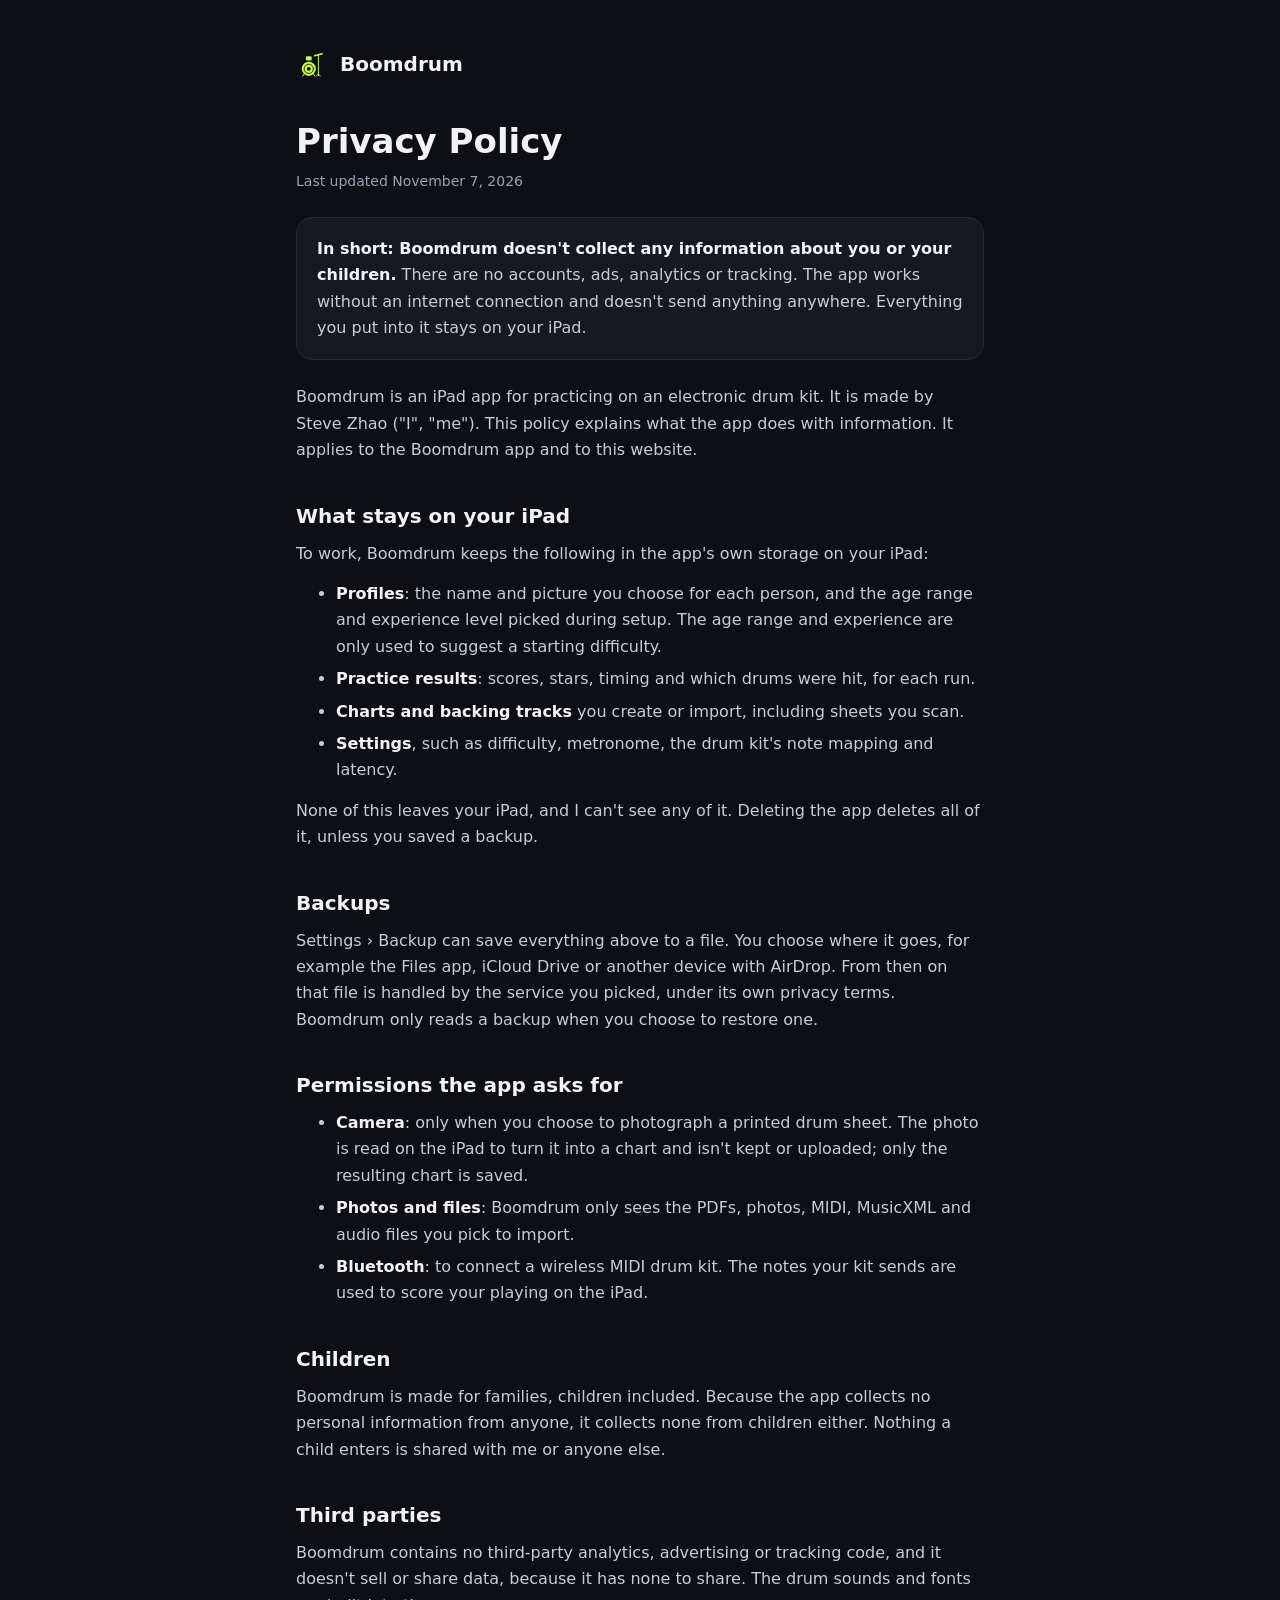
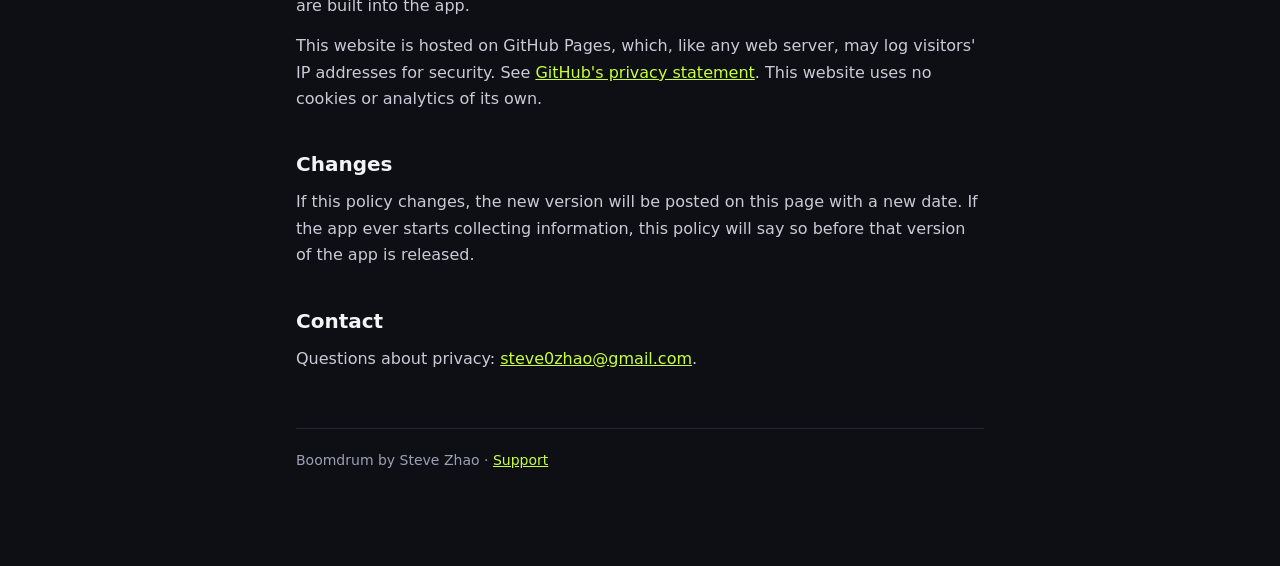
==== privacy.html @ bb125849 "Support and privacy pages for Boomdrum Co-Authored-By: Claude Opus 5.5 <noreply@anthropic.com>" ====
<!doctype html>
<html lang="en">
<head>
<meta charset="utf-8">
<meta name="viewport" content="width=device-width, initial-scale=1">
<title>Boomdrum Privacy Policy</title>
<meta name="description" content="Boomdrum collects no personal information. Everything stays on your iPad.">
<link rel="icon" href="favicon.svg" type="image/svg+xml">
<link rel="stylesheet" href="style.css">
</head>
<body>
<main>
<header>
<a href="./"><img src="favicon.svg" width="32" height="32" alt="">Boomdrum</a>
</header>

<h1>Privacy Policy</h1>
<p class="updated">Last updated November 7, 2026</p>

<div class="summary">
<p><strong>In short: Boomdrum doesn't collect any information about you or your children.</strong> There are no accounts,
ads, analytics or tracking. The app works without an internet connection and doesn't send anything anywhere.
Everything you put into it stays on your iPad.</p>
</div>

<p>Boomdrum is an iPad app for practicing on an electronic drum kit. It is made by Steve Zhao ("I", "me"). This policy
explains what the app does with information. It applies to the Boomdrum app and to this website.</p>

<h2>What stays on your iPad</h2>
<p>To work, Boomdrum keeps the following in the app's own storage on your iPad:</p>
<ul>
<li><strong>Profiles</strong>: the name and picture you choose for each person, and the age range and experience level picked
during setup. The age range and experience are only used to suggest a starting difficulty.</li>
<li><strong>Practice results</strong>: scores, stars, timing and which drums were hit, for each run.</li>
<li><strong>Charts and backing tracks</strong> you create or import, including sheets you scan.</li>
<li><strong>Settings</strong>, such as difficulty, metronome, the drum kit's note mapping and latency.</li>
</ul>
<p>None of this leaves your iPad, and I can't see any of it. Deleting the app deletes all of it, unless you saved a backup.</p>

<h2>Backups</h2>
<p>Settings › Backup can save everything above to a file. You choose where it goes, for example the Files app, iCloud
Drive or another device with AirDrop. From then on that file is handled by the service you picked, under its own
privacy terms. Boomdrum only reads a backup when you choose to restore one.</p>

<h2>Permissions the app asks for</h2>
<ul>
<li><strong>Camera</strong>: only when you choose to photograph a printed drum sheet. The photo is read on the iPad to turn it
into a chart and isn't kept or uploaded; only the resulting chart is saved.</li>
<li><strong>Photos and files</strong>: Boomdrum only sees the PDFs, photos, MIDI, MusicXML and audio files you pick to import.</li>
<li><strong>Bluetooth</strong>: to connect a wireless MIDI drum kit. The notes your kit sends are used to score your playing on
the iPad.</li>
</ul>

<h2>Children</h2>
<p>Boomdrum is made for families, children included. Because the app collects no personal information from anyone, it
collects none from children either. Nothing a child enters is shared with me or anyone else.</p>

<h2>Third parties</h2>
<p>Boomdrum contains no third-party analytics, advertising or tracking code, and it doesn't sell or share data,
because it has none to share. The drum sounds and fonts are built into the app.</p>
<p>This website is hosted on GitHub Pages, which, like any web server, may log visitors' IP addresses for security.
See <a href="https://docs.github.com/en/site-policy/privacy-policies/github-general-privacy-statement">GitHub's privacy statement</a>.
This website uses no cookies or analytics of its own.</p>

<h2>Changes</h2>
<p>If this policy changes, the new version will be posted on this page with a new date. If the app ever starts
collecting information, this policy will say so before that version of the app is released.</p>

<h2>Contact</h2>
<p>Questions about privacy: <a href="mailto:steve0zhao@gmail.com">steve0zhao@gmail.com</a>.</p>

<footer>
<p>Boomdrum by Steve Zhao · <a href="./">Support</a></p>
</footer>
</main>
</body>
</html>
---- style.css ----
:root {
  --bg: #0e0f14;
  --panel: #171922;
  --border: #242836;
  --text: #f2f3f7;
  --text-2: #c9ccd6;
  --muted: #9ba1b4;
  --accent: #c8ff3d;
  color-scheme: dark;
}

* {
  box-sizing: border-box;
}

body {
  margin: 0;
  background: var(--bg);
  color: var(--text-2);
  font: 16px/1.65 system-ui, -apple-system, "Segoe UI", sans-serif;
}

main {
  max-width: 720px;
  margin: 0 auto;
  padding: 48px 16px 80px;
}

header {
  display: flex;
  align-items: center;
  gap: 12px;
  margin-bottom: 40px;
}

header a {
  display: flex;
  align-items: center;
  gap: 12px;
  color: var(--text);
  font-size: 20px;
  font-weight: 700;
  text-decoration: none;
}

h1 {
  margin: 0 0 8px;
  color: var(--text);
  font-size: 34px;
  line-height: 1.2;
}

h2 {
  margin: 36px 0 8px;
  color: var(--text);
  font-size: 20px;
}

p,
ul {
  margin: 0 0 14px;
}

li {
  margin-bottom: 6px;
}

a {
  color: var(--accent);
}

strong {
  color: var(--text);
}

.updated {
  color: var(--muted);
  font-size: 14px;
}

.summary {
  margin: 24px 0;
  padding: 18px 20px;
  border: 1px solid var(--border);
  border-radius: 16px;
  background: var(--panel);
}

.summary p:last-child {
  margin-bottom: 0;
}

footer {
  margin-top: 56px;
  padding-top: 20px;
  border-top: 1px solid var(--border);
  color: var(--muted);
  font-size: 14px;
}
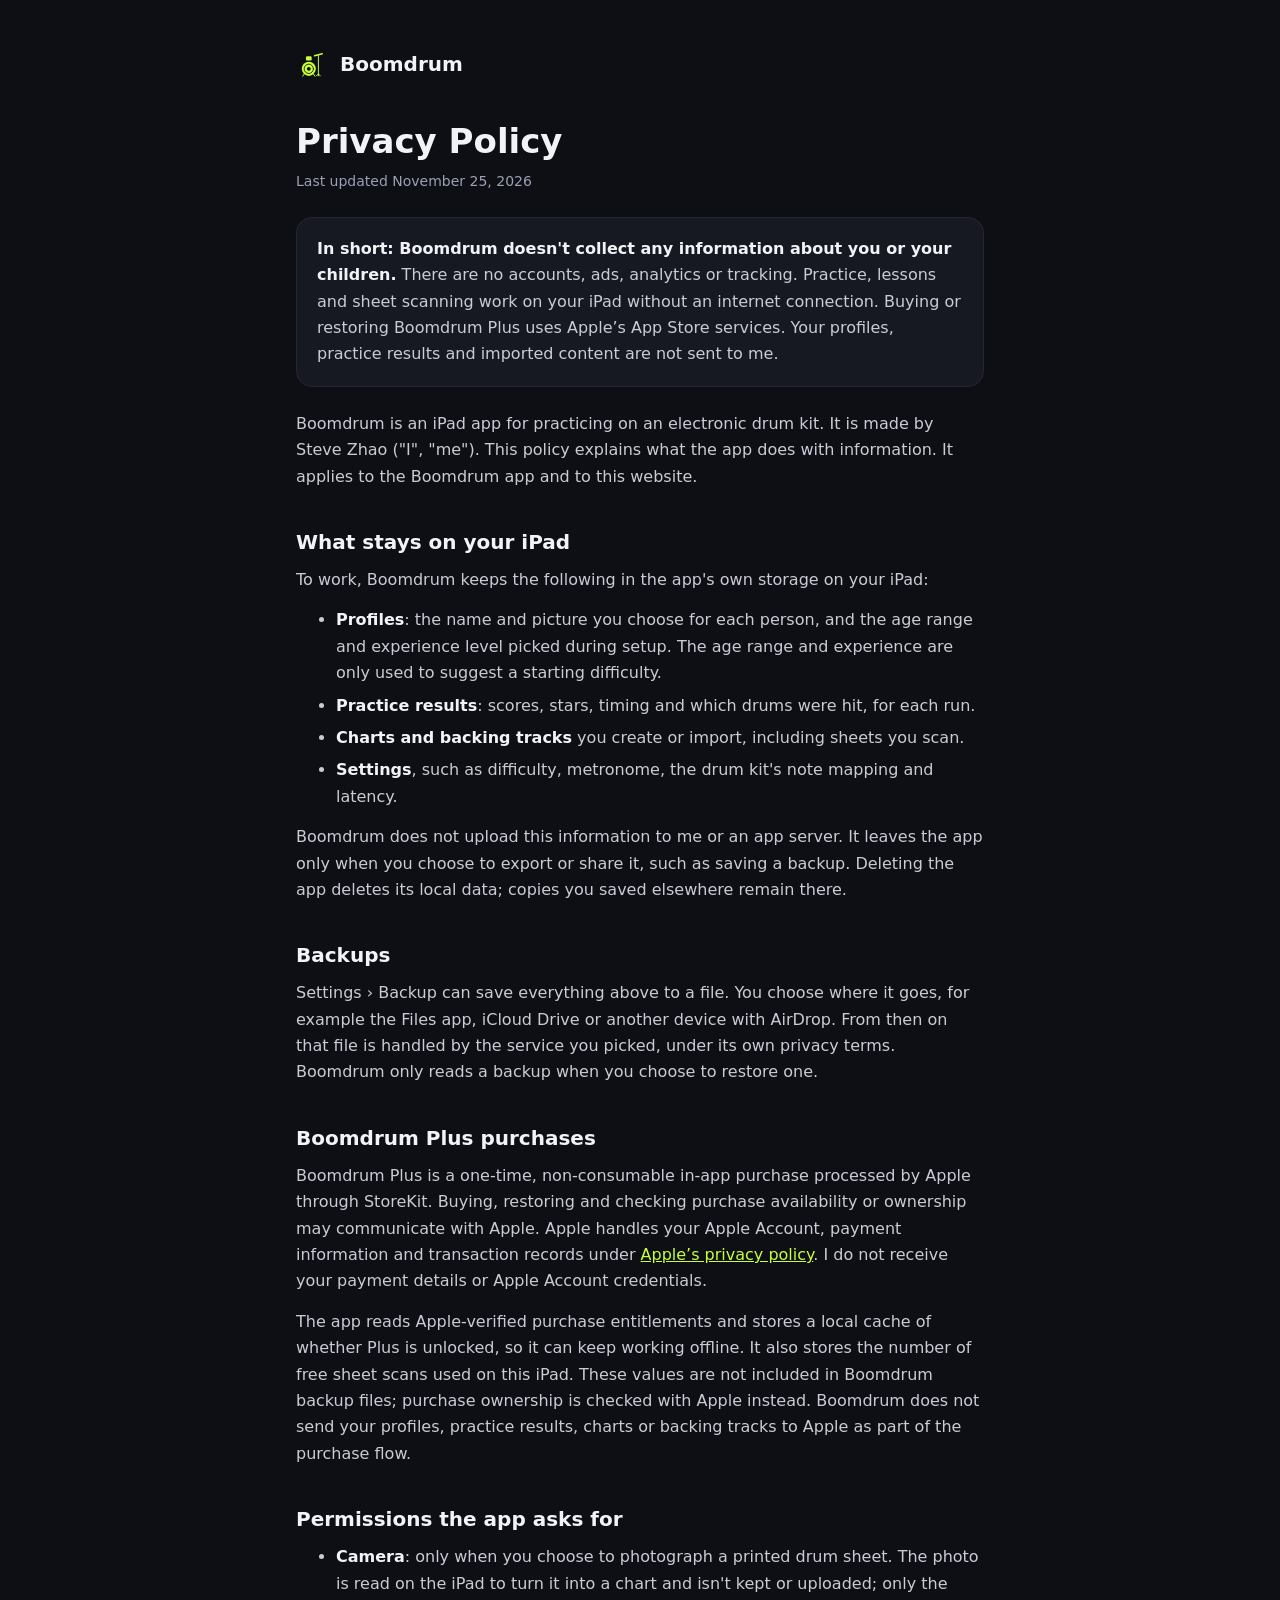
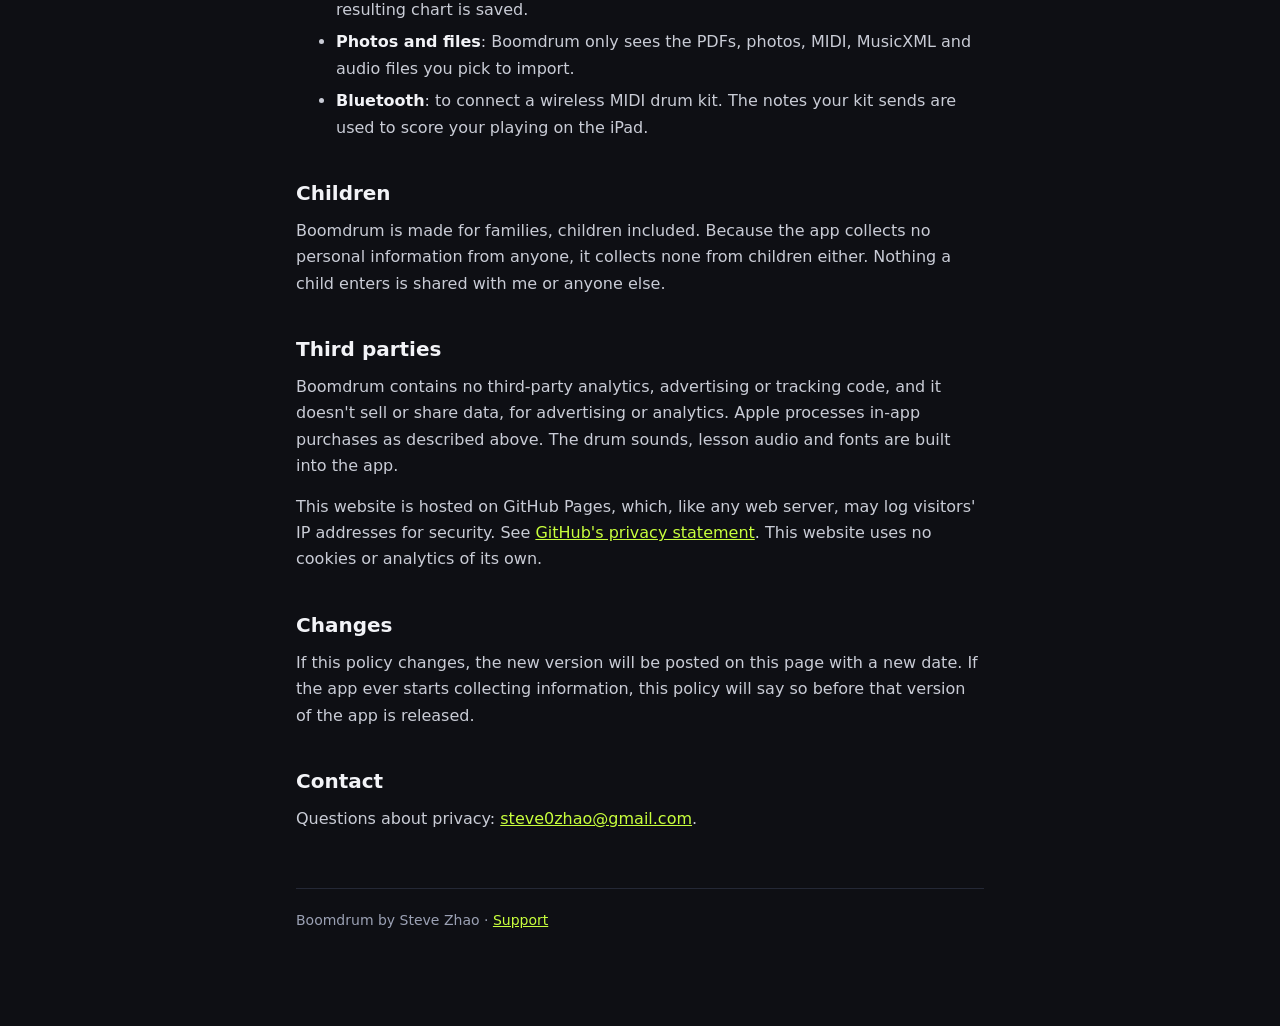
==== commit a37d3d20: "Clarify StoreKit purchase processing in privacy policy" ====
--- a/privacy.html
+++ b/privacy.html
@@ -15,12 +15,13 @@
 </header>
 
 <h1>Privacy Policy</h1>
-<p class="updated">Last updated November 7, 2026</p>
+<p class="updated">Last updated November 25, 2026</p>
 
 <div class="summary">
 <p><strong>In short: Boomdrum doesn't collect any information about you or your children.</strong> There are no accounts,
-ads, analytics or tracking. The app works without an internet connection and doesn't send anything anywhere.
-Everything you put into it stays on your iPad.</p>
+ads, analytics or tracking. Practice, lessons and sheet scanning work on your iPad without an internet connection.
+Buying or restoring Boomdrum Plus uses Apple’s App Store services. Your profiles, practice results and imported content
+are not sent to me.</p>
 </div>
 
 <p>Boomdrum is an iPad app for practicing on an electronic drum kit. It is made by Steve Zhao ("I", "me"). This policy
@@ -35,12 +36,23 @@
 <li><strong>Charts and backing tracks</strong> you create or import, including sheets you scan.</li>
 <li><strong>Settings</strong>, such as difficulty, metronome, the drum kit's note mapping and latency.</li>
 </ul>
-<p>None of this leaves your iPad, and I can't see any of it. Deleting the app deletes all of it, unless you saved a backup.</p>
+<p>Boomdrum does not upload this information to me or an app server. It leaves the app only when you choose to export
+or share it, such as saving a backup. Deleting the app deletes its local data; copies you saved elsewhere remain there.</p>
 
 <h2>Backups</h2>
 <p>Settings › Backup can save everything above to a file. You choose where it goes, for example the Files app, iCloud
 Drive or another device with AirDrop. From then on that file is handled by the service you picked, under its own
 privacy terms. Boomdrum only reads a backup when you choose to restore one.</p>
+
+<h2>Boomdrum Plus purchases</h2>
+<p>Boomdrum Plus is a one-time, non-consumable in-app purchase processed by Apple through StoreKit. Buying,
+restoring and checking purchase availability or ownership may communicate with Apple. Apple handles your Apple Account,
+payment information and transaction records under <a href="https://www.apple.com/legal/privacy/">Apple’s privacy policy</a>.
+I do not receive your payment details or Apple Account credentials.</p>
+<p>The app reads Apple-verified purchase entitlements and stores a local cache of whether Plus is unlocked, so it
+can keep working offline. It also stores the number of free sheet scans used on this iPad. These values are not
+included in Boomdrum backup files; purchase ownership is checked with Apple instead. Boomdrum does not send your
+profiles, practice results, charts or backing tracks to Apple as part of the purchase flow.</p>
 
 <h2>Permissions the app asks for</h2>
 <ul>
@@ -57,7 +69,8 @@
 
 <h2>Third parties</h2>
 <p>Boomdrum contains no third-party analytics, advertising or tracking code, and it doesn't sell or share data,
-because it has none to share. The drum sounds and fonts are built into the app.</p>
+for advertising or analytics. Apple processes in-app purchases as described above. The drum sounds, lesson audio
+and fonts are built into the app.</p>
 <p>This website is hosted on GitHub Pages, which, like any web server, may log visitors' IP addresses for security.
 See <a href="https://docs.github.com/en/site-policy/privacy-policies/github-general-privacy-statement">GitHub's privacy statement</a>.
 This website uses no cookies or analytics of its own.</p>
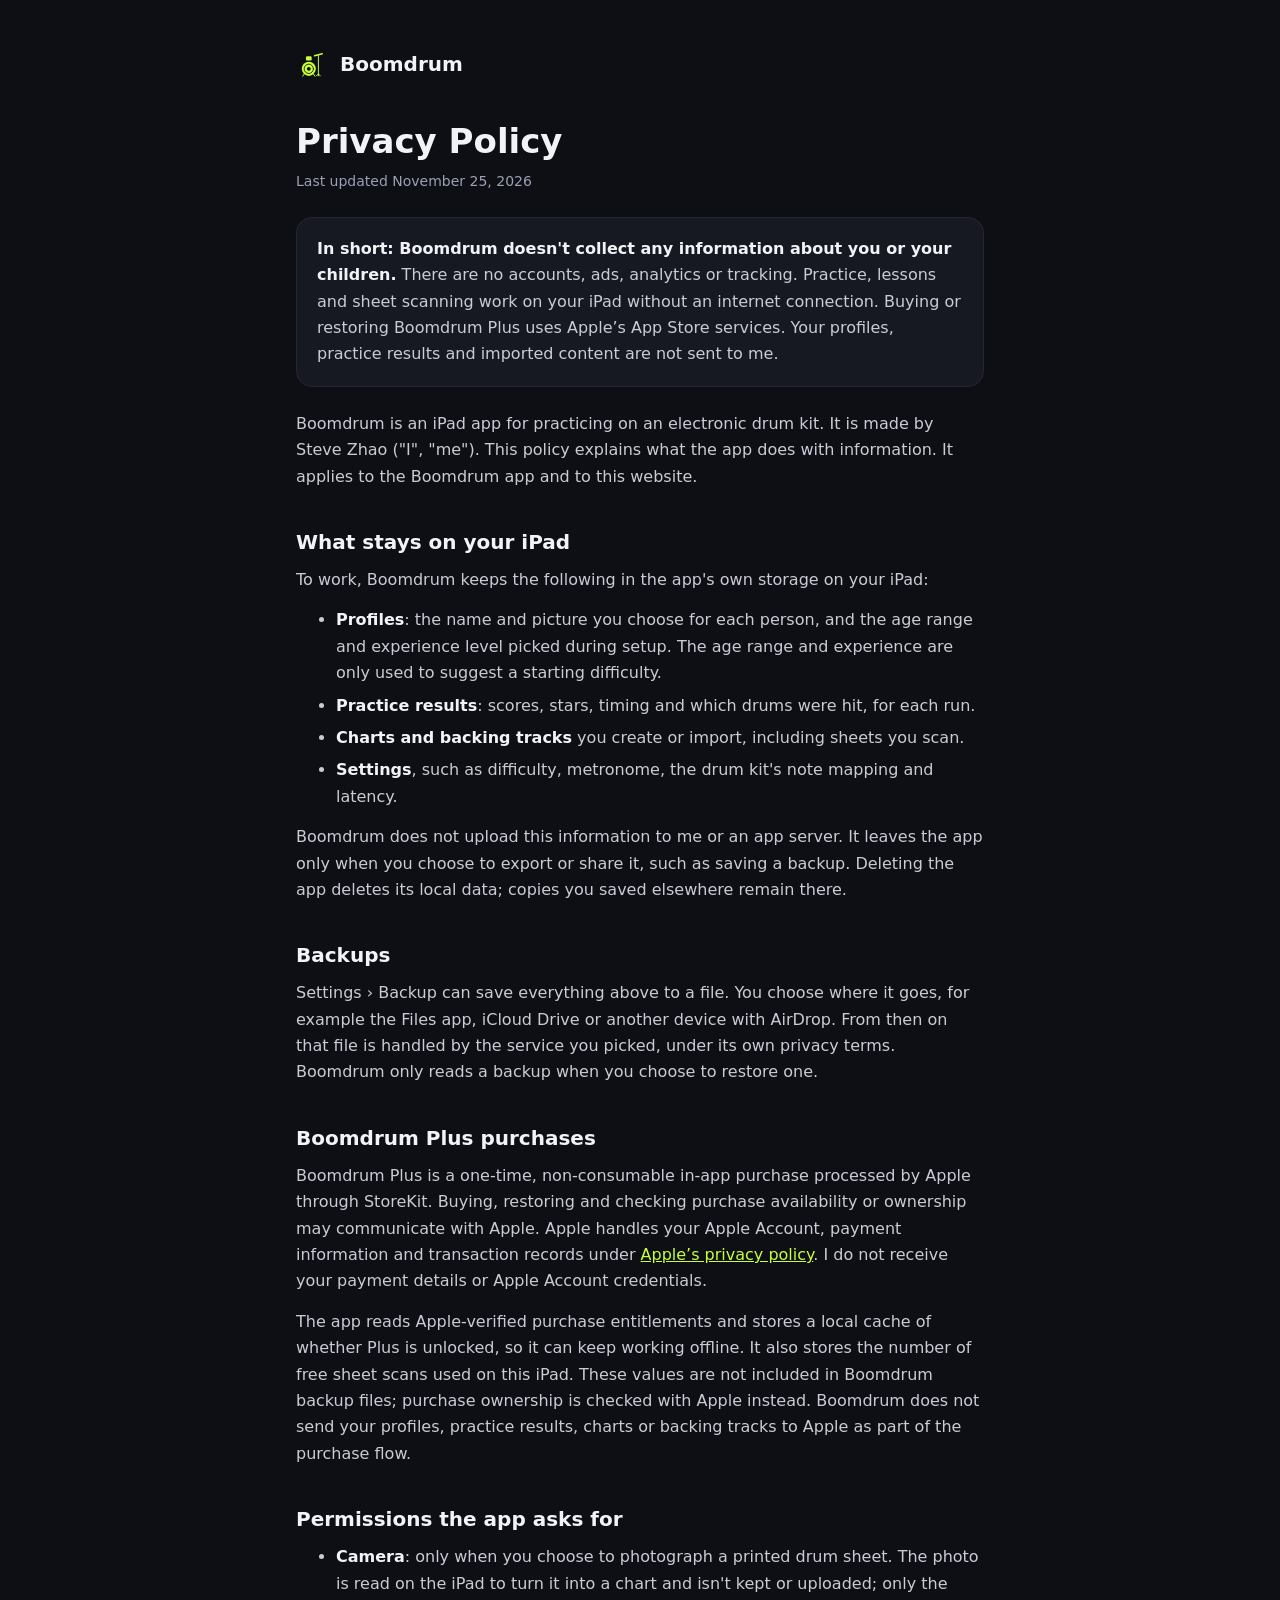
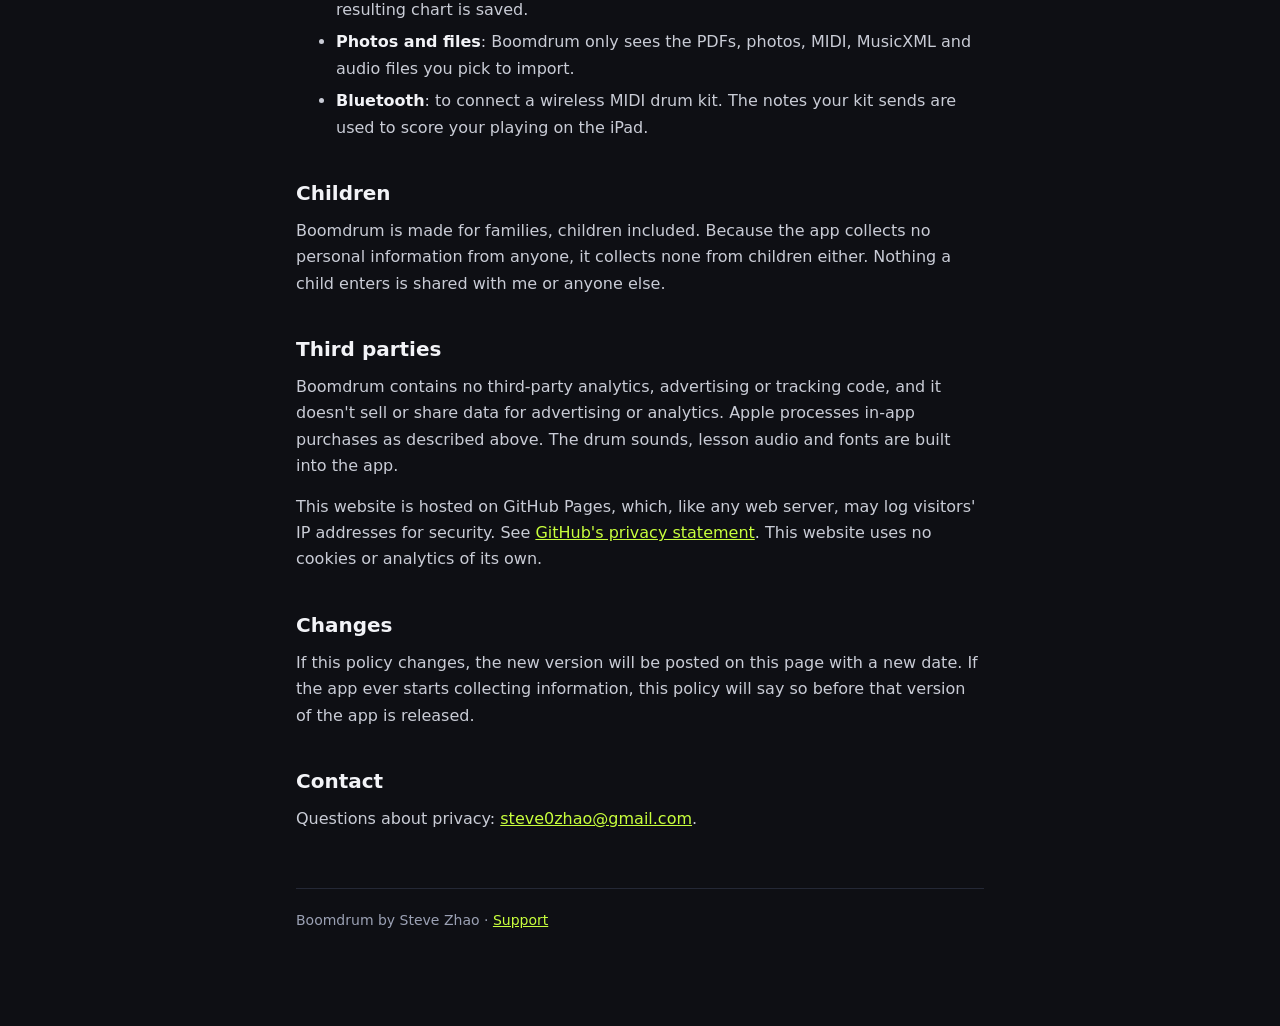
==== commit 2cbe493f: "Polish privacy policy wording" ====
--- a/privacy.html
+++ b/privacy.html
@@ -68,7 +68,7 @@
 collects none from children either. Nothing a child enters is shared with me or anyone else.</p>
 
 <h2>Third parties</h2>
-<p>Boomdrum contains no third-party analytics, advertising or tracking code, and it doesn't sell or share data,
+<p>Boomdrum contains no third-party analytics, advertising or tracking code, and it doesn't sell or share data
 for advertising or analytics. Apple processes in-app purchases as described above. The drum sounds, lesson audio
 and fonts are built into the app.</p>
 <p>This website is hosted on GitHub Pages, which, like any web server, may log visitors' IP addresses for security.
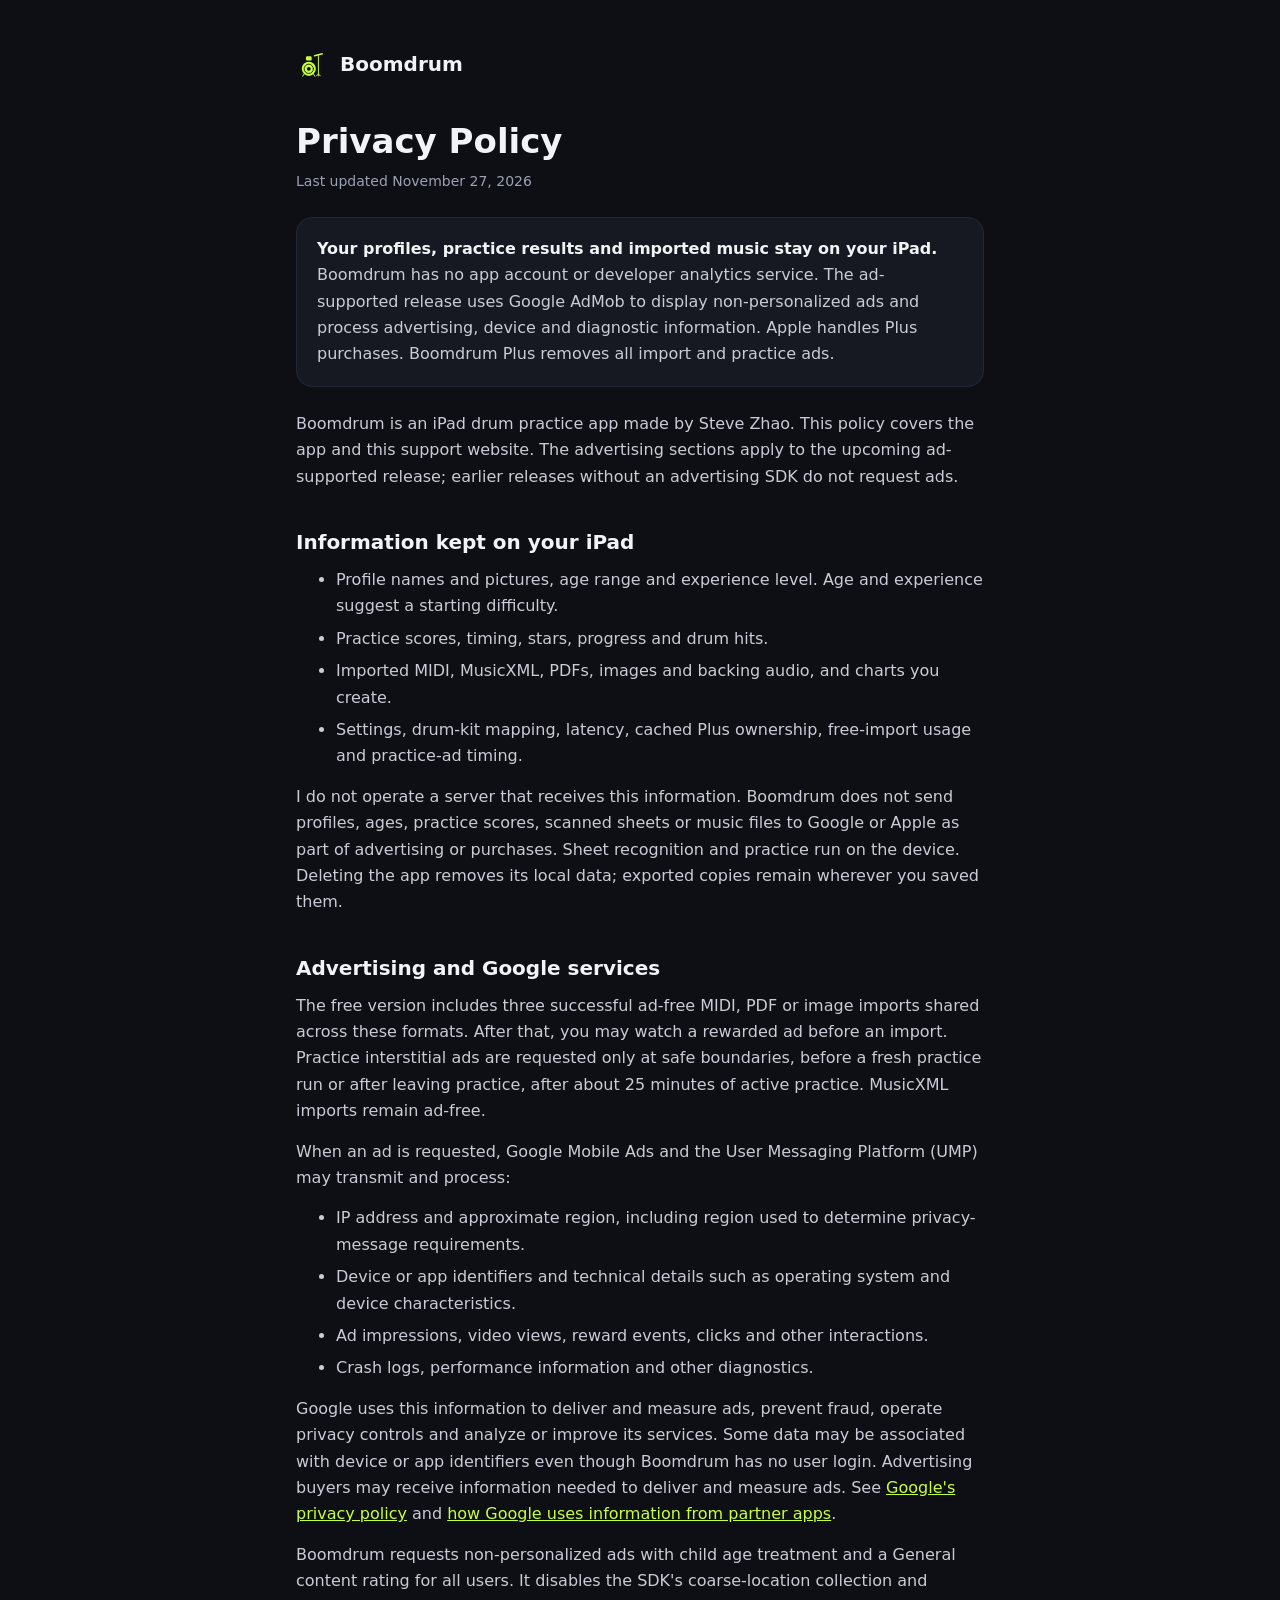
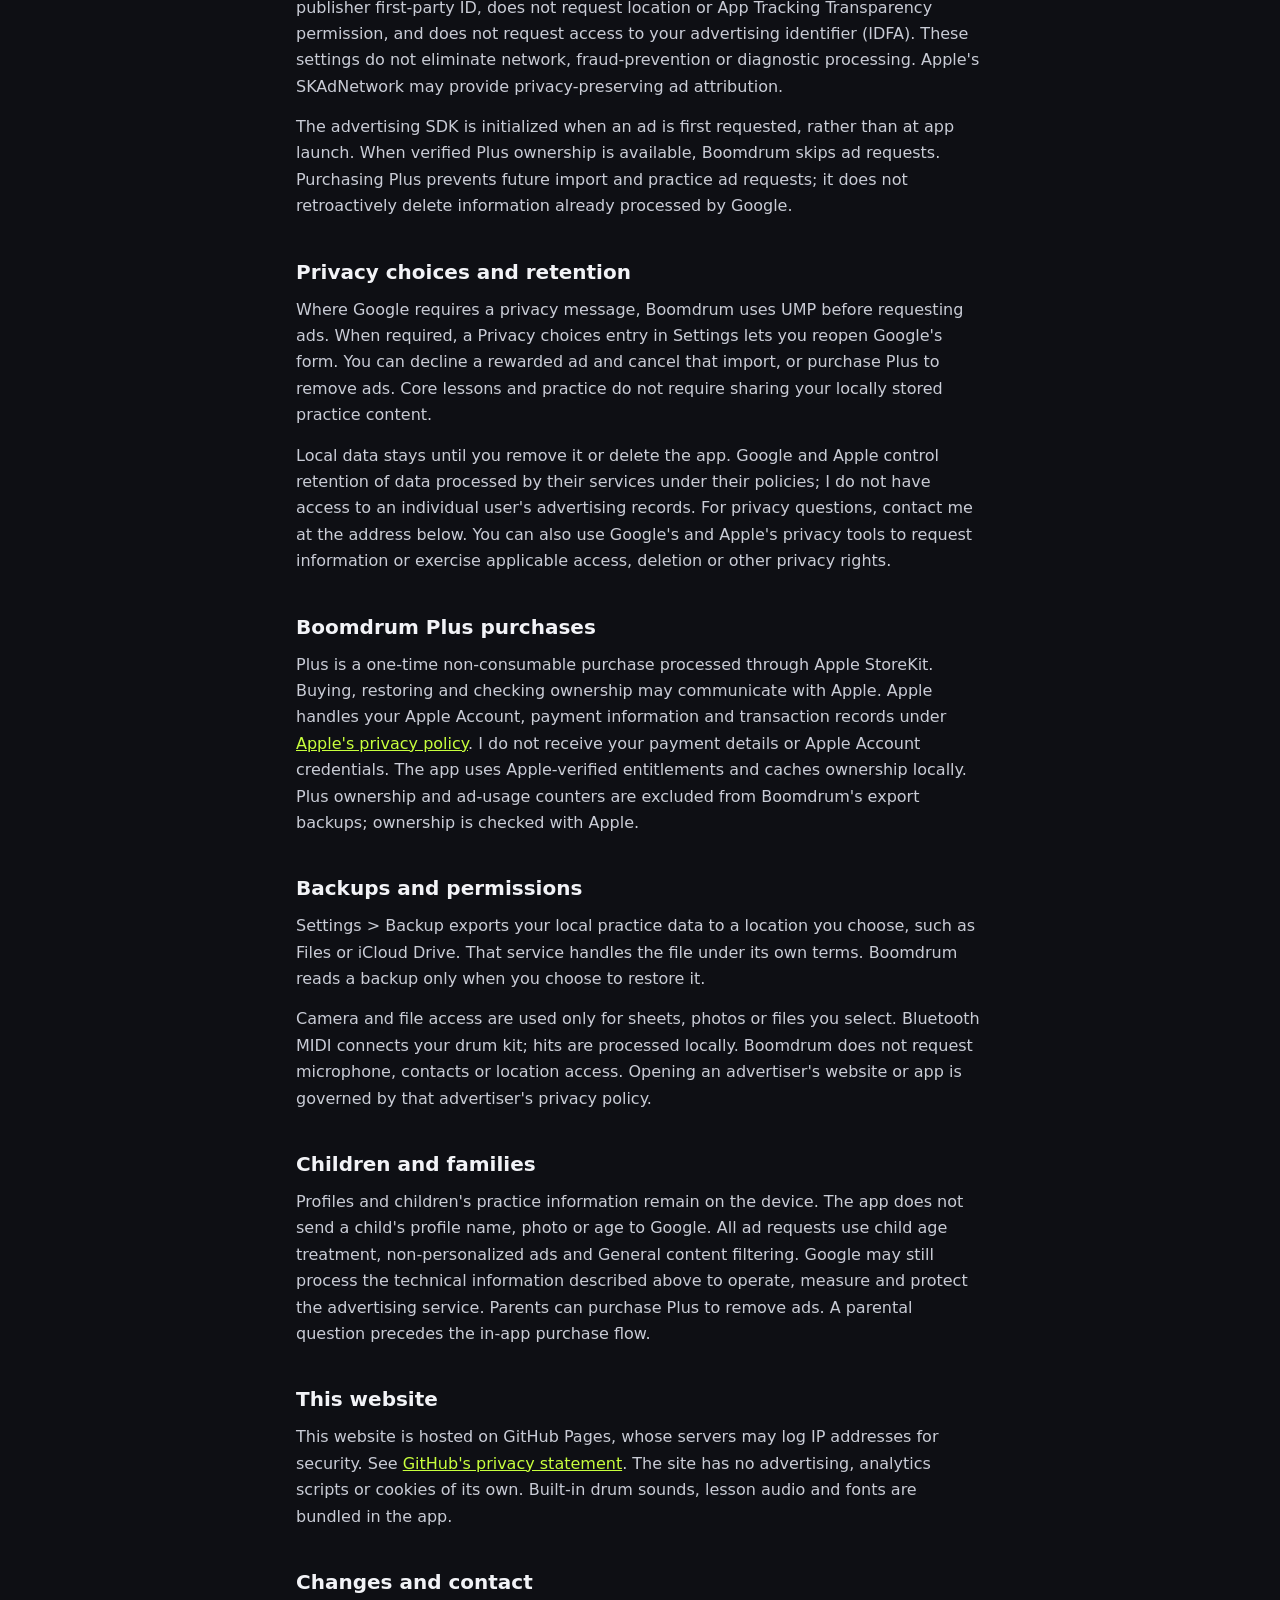
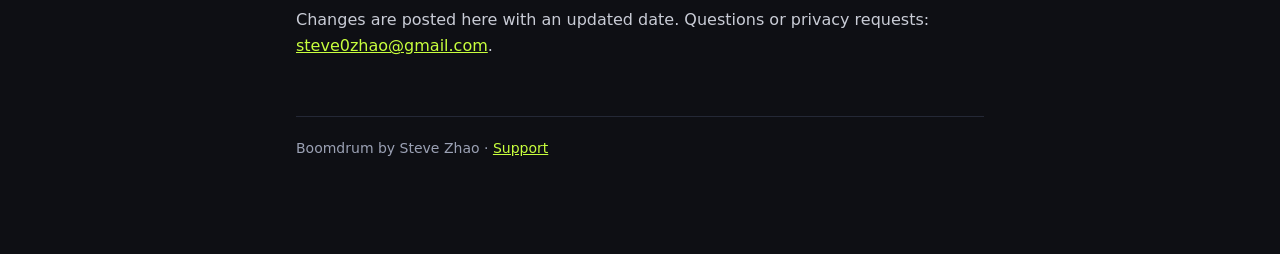
==== commit c65a7527: "Disclose AdMob advertising data and publish authorized sellers" ====
--- a/privacy.html
+++ b/privacy.html
@@ -4,87 +4,85 @@
 <meta charset="utf-8">
 <meta name="viewport" content="width=device-width, initial-scale=1">
 <title>Boomdrum Privacy Policy</title>
-<meta name="description" content="Boomdrum collects no personal information. Everything stays on your iPad.">
+<meta name="description" content="How Boomdrum keeps practice data on your iPad and handles Apple purchases and Google AdMob ads.">
 <link rel="icon" href="favicon.svg" type="image/svg+xml">
 <link rel="stylesheet" href="style.css">
 </head>
-<body>
-<main>
-<header>
-<a href="./"><img src="favicon.svg" width="32" height="32" alt="">Boomdrum</a>
-</header>
-
+<body><main>
+<header><a href="./"><img src="favicon.svg" width="32" height="32" alt="">Boomdrum</a></header>
 <h1>Privacy Policy</h1>
-<p class="updated">Last updated November 25, 2026</p>
-
-<div class="summary">
-<p><strong>In short: Boomdrum doesn't collect any information about you or your children.</strong> There are no accounts,
-ads, analytics or tracking. Practice, lessons and sheet scanning work on your iPad without an internet connection.
-Buying or restoring Boomdrum Plus uses Apple’s App Store services. Your profiles, practice results and imported content
-are not sent to me.</p>
-</div>
-
-<p>Boomdrum is an iPad app for practicing on an electronic drum kit. It is made by Steve Zhao ("I", "me"). This policy
-explains what the app does with information. It applies to the Boomdrum app and to this website.</p>
-
-<h2>What stays on your iPad</h2>
-<p>To work, Boomdrum keeps the following in the app's own storage on your iPad:</p>
+<p class="updated">Last updated November 27, 2026</p>
+<div class="summary"><p><strong>Your profiles, practice results and imported music stay on your iPad.</strong>
+Boomdrum has no app account or developer analytics service. The ad-supported release uses Google AdMob to display
+non-personalized ads and process advertising, device and diagnostic information. Apple handles Plus purchases.
+Boomdrum Plus removes all import and practice ads.</p></div>
+<p>Boomdrum is an iPad drum practice app made by Steve Zhao. This policy covers the app and this support website.
+The advertising sections apply to the upcoming ad-supported release; earlier releases without an advertising SDK do not request ads.</p>
+<h2>Information kept on your iPad</h2>
 <ul>
-<li><strong>Profiles</strong>: the name and picture you choose for each person, and the age range and experience level picked
-during setup. The age range and experience are only used to suggest a starting difficulty.</li>
-<li><strong>Practice results</strong>: scores, stars, timing and which drums were hit, for each run.</li>
-<li><strong>Charts and backing tracks</strong> you create or import, including sheets you scan.</li>
-<li><strong>Settings</strong>, such as difficulty, metronome, the drum kit's note mapping and latency.</li>
+<li>Profile names and pictures, age range and experience level. Age and experience suggest a starting difficulty.</li>
+<li>Practice scores, timing, stars, progress and drum hits.</li>
+<li>Imported MIDI, MusicXML, PDFs, images and backing audio, and charts you create.</li>
+<li>Settings, drum-kit mapping, latency, cached Plus ownership, free-import usage and practice-ad timing.</li>
 </ul>
-<p>Boomdrum does not upload this information to me or an app server. It leaves the app only when you choose to export
-or share it, such as saving a backup. Deleting the app deletes its local data; copies you saved elsewhere remain there.</p>
-
-<h2>Backups</h2>
-<p>Settings › Backup can save everything above to a file. You choose where it goes, for example the Files app, iCloud
-Drive or another device with AirDrop. From then on that file is handled by the service you picked, under its own
-privacy terms. Boomdrum only reads a backup when you choose to restore one.</p>
-
+<p>I do not operate a server that receives this information. Boomdrum does not send profiles, ages, practice scores,
+scanned sheets or music files to Google or Apple as part of advertising or purchases. Sheet recognition and practice
+run on the device. Deleting the app removes its local data; exported copies remain wherever you saved them.</p>
+<h2>Advertising and Google services</h2>
+<p>The free version includes three successful ad-free MIDI, PDF or image imports shared across these formats.
+After that, you may watch a rewarded ad before an import. Practice interstitial ads are requested only at safe boundaries,
+before a fresh practice run or after leaving practice, after about 25 minutes of active practice. MusicXML imports remain ad-free.</p>
+<p>When an ad is requested, Google Mobile Ads and the User Messaging Platform (UMP) may transmit and process:</p>
+<ul>
+<li>IP address and approximate region, including region used to determine privacy-message requirements.</li>
+<li>Device or app identifiers and technical details such as operating system and device characteristics.</li>
+<li>Ad impressions, video views, reward events, clicks and other interactions.</li>
+<li>Crash logs, performance information and other diagnostics.</li>
+</ul>
+<p>Google uses this information to deliver and measure ads, prevent fraud, operate privacy controls and analyze or improve
+its services. Some data may be associated with device or app identifiers even though Boomdrum has no user login.
+Advertising buyers may receive information needed to deliver and measure ads. See
+<a href="https://policies.google.com/privacy">Google's privacy policy</a> and
+<a href="https://policies.google.com/technologies/partner-sites">how Google uses information from partner apps</a>.</p>
+<p>Boomdrum requests non-personalized ads with child age treatment and a General content rating for all users.
+It disables the SDK's coarse-location collection and publisher first-party ID, does not request location or App Tracking
+Transparency permission, and does not request access to your advertising identifier (IDFA). These settings do not
+eliminate network, fraud-prevention or diagnostic processing. Apple's SKAdNetwork may provide privacy-preserving ad attribution.</p>
+<p>The advertising SDK is initialized when an ad is first requested, rather than at app launch. When verified Plus
+ownership is available, Boomdrum skips ad requests. Purchasing Plus prevents future import and practice ad requests;
+it does not retroactively delete information already processed by Google.</p>
+<h2>Privacy choices and retention</h2>
+<p>Where Google requires a privacy message, Boomdrum uses UMP before requesting ads. When required, a Privacy choices
+entry in Settings lets you reopen Google's form. You can decline a rewarded ad and cancel that import, or purchase Plus
+to remove ads. Core lessons and practice do not require sharing your locally stored practice content.</p>
+<p>Local data stays until you remove it or delete the app. Google and Apple control retention of data processed by their
+services under their policies; I do not have access to an individual user's advertising records. For privacy questions,
+contact me at the address below. You can also use Google's and Apple's privacy tools to request information or exercise
+applicable access, deletion or other privacy rights.</p>
 <h2>Boomdrum Plus purchases</h2>
-<p>Boomdrum Plus is a one-time, non-consumable in-app purchase processed by Apple through StoreKit. Buying,
-restoring and checking purchase availability or ownership may communicate with Apple. Apple handles your Apple Account,
-payment information and transaction records under <a href="https://www.apple.com/legal/privacy/">Apple’s privacy policy</a>.
-I do not receive your payment details or Apple Account credentials.</p>
-<p>The app reads Apple-verified purchase entitlements and stores a local cache of whether Plus is unlocked, so it
-can keep working offline. It also stores the number of free sheet scans used on this iPad. These values are not
-included in Boomdrum backup files; purchase ownership is checked with Apple instead. Boomdrum does not send your
-profiles, practice results, charts or backing tracks to Apple as part of the purchase flow.</p>
-
-<h2>Permissions the app asks for</h2>
-<ul>
-<li><strong>Camera</strong>: only when you choose to photograph a printed drum sheet. The photo is read on the iPad to turn it
-into a chart and isn't kept or uploaded; only the resulting chart is saved.</li>
-<li><strong>Photos and files</strong>: Boomdrum only sees the PDFs, photos, MIDI, MusicXML and audio files you pick to import.</li>
-<li><strong>Bluetooth</strong>: to connect a wireless MIDI drum kit. The notes your kit sends are used to score your playing on
-the iPad.</li>
-</ul>
-
-<h2>Children</h2>
-<p>Boomdrum is made for families, children included. Because the app collects no personal information from anyone, it
-collects none from children either. Nothing a child enters is shared with me or anyone else.</p>
-
-<h2>Third parties</h2>
-<p>Boomdrum contains no third-party analytics, advertising or tracking code, and it doesn't sell or share data
-for advertising or analytics. Apple processes in-app purchases as described above. The drum sounds, lesson audio
-and fonts are built into the app.</p>
-<p>This website is hosted on GitHub Pages, which, like any web server, may log visitors' IP addresses for security.
-See <a href="https://docs.github.com/en/site-policy/privacy-policies/github-general-privacy-statement">GitHub's privacy statement</a>.
-This website uses no cookies or analytics of its own.</p>
-
-<h2>Changes</h2>
-<p>If this policy changes, the new version will be posted on this page with a new date. If the app ever starts
-collecting information, this policy will say so before that version of the app is released.</p>
-
-<h2>Contact</h2>
-<p>Questions about privacy: <a href="mailto:steve0zhao@gmail.com">steve0zhao@gmail.com</a>.</p>
-
-<footer>
-<p>Boomdrum by Steve Zhao · <a href="./">Support</a></p>
-</footer>
-</main>
-</body>
-</html>
+<p>Plus is a one-time non-consumable purchase processed through Apple StoreKit. Buying, restoring and checking ownership
+may communicate with Apple. Apple handles your Apple Account, payment information and transaction records under
+<a href="https://www.apple.com/legal/privacy/">Apple's privacy policy</a>. I do not receive your payment details or Apple Account credentials.
+The app uses Apple-verified entitlements and caches ownership locally. Plus ownership and ad-usage counters are excluded
+from Boomdrum's export backups; ownership is checked with Apple.</p>
+<h2>Backups and permissions</h2>
+<p>Settings &gt; Backup exports your local practice data to a location you choose, such as Files or iCloud Drive.
+That service handles the file under its own terms. Boomdrum reads a backup only when you choose to restore it.</p>
+<p>Camera and file access are used only for sheets, photos or files you select. Bluetooth MIDI connects your drum kit;
+hits are processed locally. Boomdrum does not request microphone, contacts or location access. Opening an advertiser's
+website or app is governed by that advertiser's privacy policy.</p>
+<h2>Children and families</h2>
+<p>Profiles and children's practice information remain on the device. The app does not send a child's profile name, photo
+or age to Google. All ad requests use child age treatment, non-personalized ads and General content filtering.
+Google may still process the technical information described above to operate, measure and protect the advertising service.
+Parents can purchase Plus to remove ads. A parental question precedes the in-app purchase flow.</p>
+<h2>This website</h2>
+<p>This website is hosted on GitHub Pages, whose servers may log IP addresses for security. See
+<a href="https://docs.github.com/en/site-policy/privacy-policies/github-general-privacy-statement">GitHub's privacy statement</a>.
+The site has no advertising, analytics scripts or cookies of its own. Built-in drum sounds, lesson audio and fonts
+are bundled in the app.</p>
+<h2>Changes and contact</h2>
+<p>Changes are posted here with an updated date. Questions or privacy requests:
+<a href="mailto:steve0zhao@gmail.com">steve0zhao@gmail.com</a>.</p>
+<footer><p>Boomdrum by Steve Zhao · <a href="./">Support</a></p></footer>
+</main></body></html>
